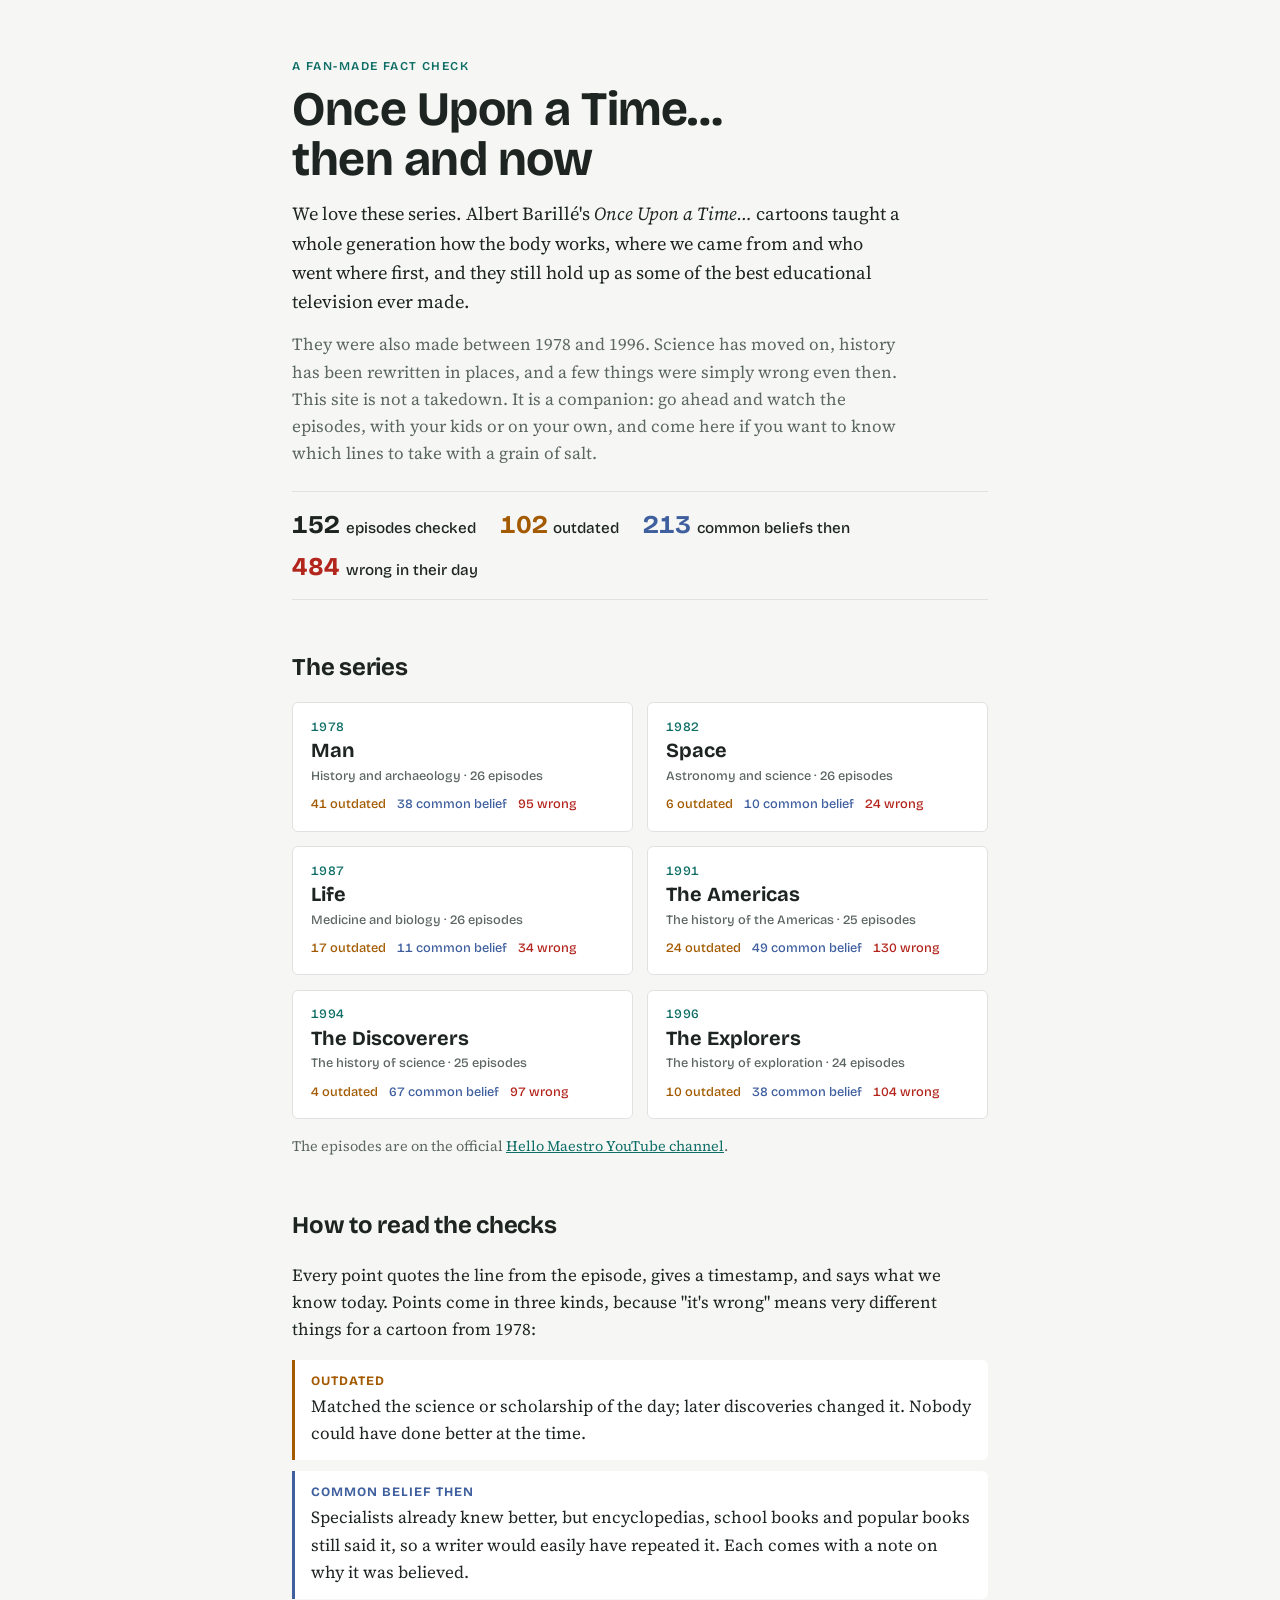
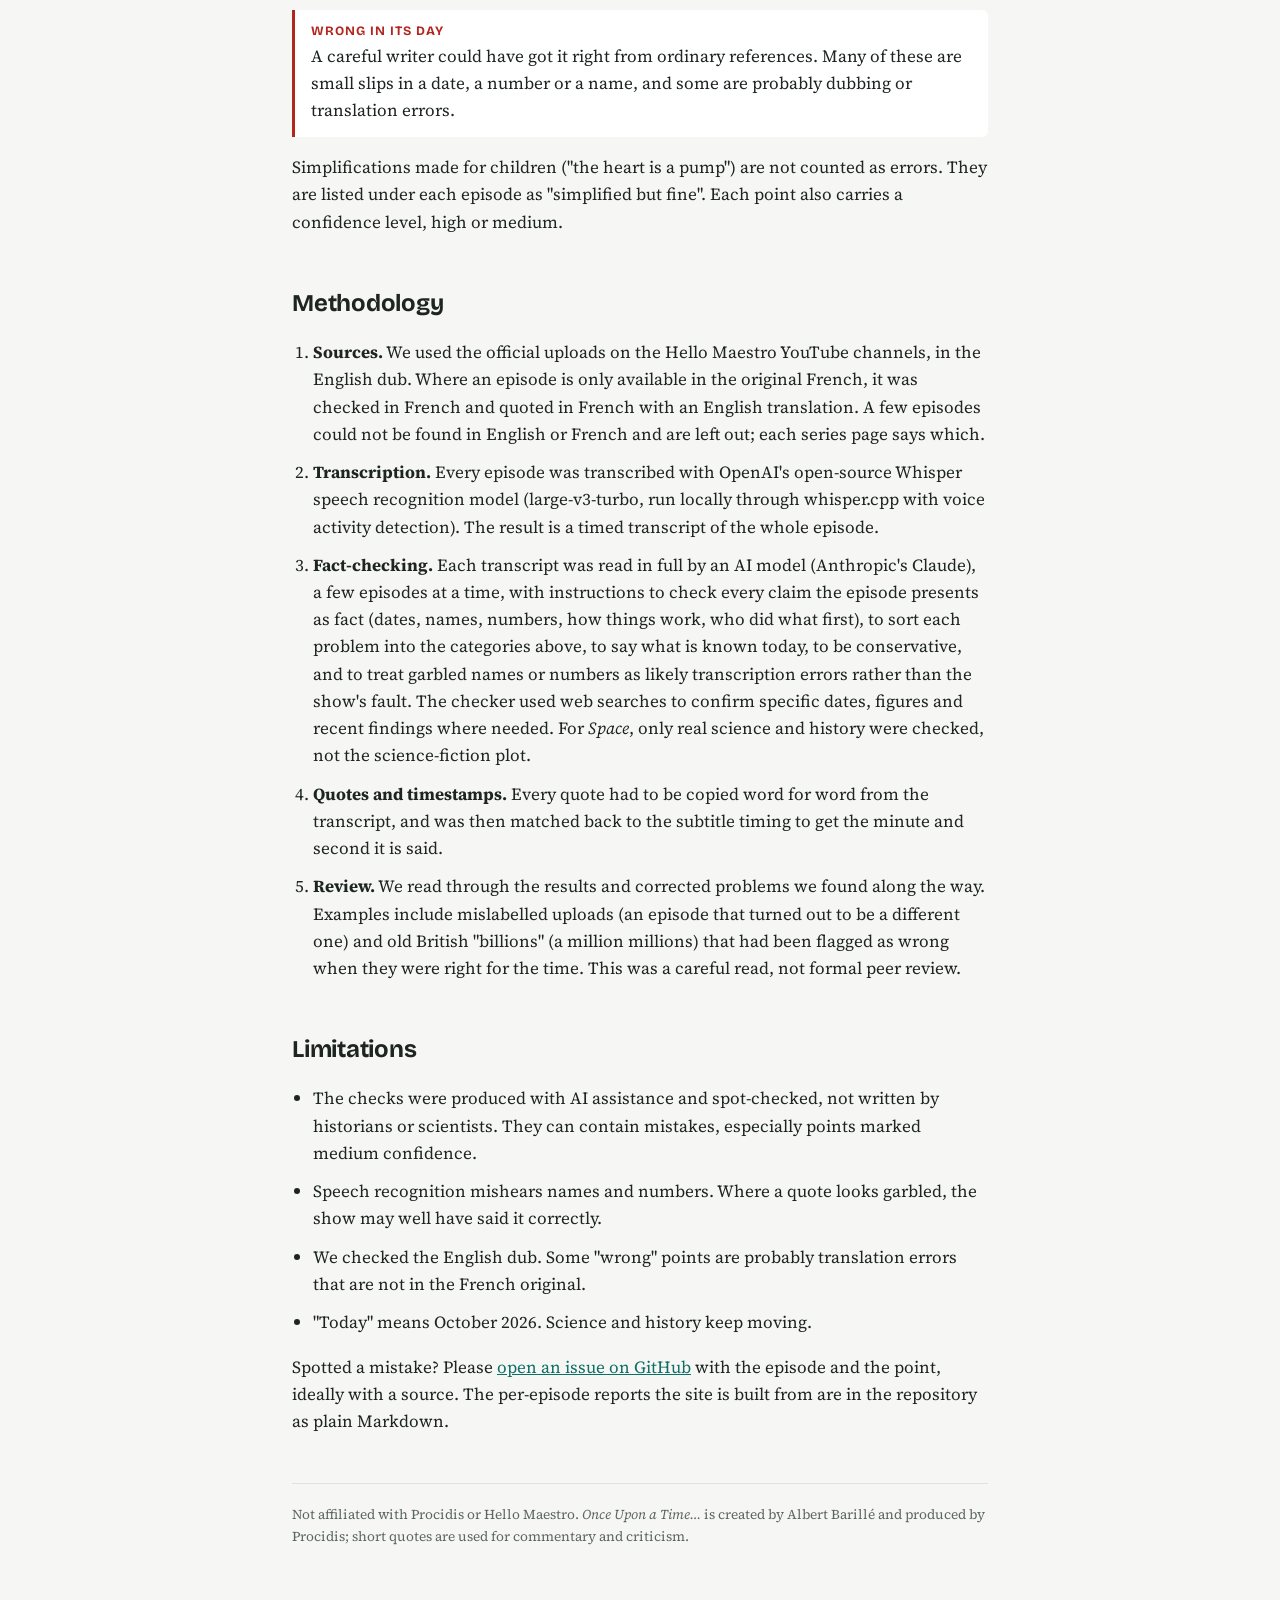
==== docs/index.html @ 642231e9 "Fact checks for six Once Upon a Time... series Co-Authored-By: Claude Opus 5.5 (1M context) <noreply" ====
<!doctype html>
<html lang="en"><meta charset="utf-8"><meta name="viewport" content="width=device-width, initial-scale=1">
<title>Once Upon a Time Fact Check</title>
<meta name="description" content="A fan-made, episode-by-episode fact check of six Once Upon a Time... series by Albert Barillé.">
<link rel="preconnect" href="https://fonts.googleapis.com"><link rel="preconnect" href="https://fonts.gstatic.com" crossorigin>
<link rel="stylesheet" href="https://fonts.googleapis.com/css2?family=Bricolage+Grotesque:opsz,wght@12..96,500;12..96,700&family=Source+Serif+4:ital,opsz,wght@0,8..60,400;0,8..60,600;1,8..60,400&display=swap">
<link rel="stylesheet" href="style.css">
<body>
<div class="wrap">
  <p class="kicker">A fan-made fact check</p>
  <h1>Once Upon a Time… then and now</h1>
  <p class="lede big">We love these series. Albert Barillé's <em>Once Upon a Time…</em> cartoons taught a whole generation how the body works, where we came from and who went where first, and they still hold up as some of the best educational television ever made.</p>
  <p class="lede">They were also made between 1978 and 1996. Science has moved on, history has been rewritten in places, and a few things were simply wrong even then. This site is not a takedown. It is a companion: go ahead and watch the episodes, with your kids or on your own, and come here if you want to know which lines to take with a grain of salt.</p>
  <div class="tally"><span><b>152</b>episodes checked</span><span class="o"><b>102</b>outdated</span><span class="c"><b>213</b>common beliefs then</span><span class="w"><b>484</b>wrong in their day</span></div>
  <h2 class="sec">The series</h2>
  <div class="cards"><a class="card" href="man.html">
  <span class="card-year">1978</span>
  <h3>Man</h3>
  <span class="card-topic">History and archaeology · 26 episodes</span>
  <span class="card-n"><span class="o">41 outdated</span><span class="c">38 common belief</span><span class="w">95 wrong</span></span>
</a><a class="card" href="space.html">
  <span class="card-year">1982</span>
  <h3>Space</h3>
  <span class="card-topic">Astronomy and science · 26 episodes</span>
  <span class="card-n"><span class="o">6 outdated</span><span class="c">10 common belief</span><span class="w">24 wrong</span></span>
</a><a class="card" href="life.html">
  <span class="card-year">1987</span>
  <h3>Life</h3>
  <span class="card-topic">Medicine and biology · 26 episodes</span>
  <span class="card-n"><span class="o">17 outdated</span><span class="c">11 common belief</span><span class="w">34 wrong</span></span>
</a><a class="card" href="americas.html">
  <span class="card-year">1991</span>
  <h3>The Americas</h3>
  <span class="card-topic">The history of the Americas · 25 episodes</span>
  <span class="card-n"><span class="o">24 outdated</span><span class="c">49 common belief</span><span class="w">130 wrong</span></span>
</a><a class="card" href="discoverers.html">
  <span class="card-year">1994</span>
  <h3>The Discoverers</h3>
  <span class="card-topic">The history of science · 25 episodes</span>
  <span class="card-n"><span class="o">4 outdated</span><span class="c">67 common belief</span><span class="w">97 wrong</span></span>
</a><a class="card" href="explorers.html">
  <span class="card-year">1996</span>
  <h3>The Explorers</h3>
  <span class="card-topic">The history of exploration · 24 episodes</span>
  <span class="card-n"><span class="o">10 outdated</span><span class="c">38 common belief</span><span class="w">104 wrong</span></span>
</a></div>
  <p class="key">The episodes are on the official <a href="https://www.youtube.com/user/onceuponatimechannel">Hello Maestro YouTube channel</a>.</p>

  <h2 class="sec">How to read the checks</h2>
  <p>Every point quotes the line from the episode, gives a timestamp, and says what we know today. Points come in three kinds, because "it's wrong" means very different things for a cartoon from 1978:</p>
  <dl class="kinds">
    <div class="outdated"><dt>Outdated</dt><dd>Matched the science or scholarship of the day; later discoveries changed it. Nobody could have done better at the time.</dd></div>
    <div class="common"><dt>Common belief then</dt><dd>Specialists already knew better, but encyclopedias, school books and popular books still said it, so a writer would easily have repeated it. Each comes with a note on why it was believed.</dd></div>
    <div class="wrong"><dt>Wrong in its day</dt><dd>A careful writer could have got it right from ordinary references. Many of these are small slips in a date, a number or a name, and some are probably dubbing or translation errors.</dd></div>
  </dl>
  <p>Simplifications made for children ("the heart is a pump") are not counted as errors. They are listed under each episode as "simplified but fine". Each point also carries a confidence level, high or medium.</p>

  <h2 class="sec" id="method">Methodology</h2>
  <ol class="steps">
    <li><strong>Sources.</strong> We used the official uploads on the Hello Maestro YouTube channels, in the English dub. Where an episode is only available in the original French, it was checked in French and quoted in French with an English translation. A few episodes could not be found in English or French and are left out; each series page says which.</li>
    <li><strong>Transcription.</strong> Every episode was transcribed with OpenAI's open-source Whisper speech recognition model (large-v3-turbo, run locally through whisper.cpp with voice activity detection). The result is a timed transcript of the whole episode.</li>
    <li><strong>Fact-checking.</strong> Each transcript was read in full by an AI model (Anthropic's Claude), a few episodes at a time, with instructions to check every claim the episode presents as fact (dates, names, numbers, how things work, who did what first), to sort each problem into the categories above, to say what is known today, to be conservative, and to treat garbled names or numbers as likely transcription errors rather than the show's fault. The checker used web searches to confirm specific dates, figures and recent findings where needed. For <em>Space</em>, only real science and history were checked, not the science-fiction plot.</li>
    <li><strong>Quotes and timestamps.</strong> Every quote had to be copied word for word from the transcript, and was then matched back to the subtitle timing to get the minute and second it is said.</li>
    <li><strong>Review.</strong> We read through the results and corrected problems we found along the way. Examples include mislabelled uploads (an episode that turned out to be a different one) and old British "billions" (a million millions) that had been flagged as wrong when they were right for the time. This was a careful read, not formal peer review.</li>
  </ol>

  <h2 class="sec">Limitations</h2>
  <ul class="limits">
    <li>The checks were produced with AI assistance and spot-checked, not written by historians or scientists. They can contain mistakes, especially points marked medium confidence.</li>
    <li>Speech recognition mishears names and numbers. Where a quote looks garbled, the show may well have said it correctly.</li>
    <li>We checked the English dub. Some "wrong" points are probably translation errors that are not in the French original.</li>
    <li>"Today" means October 2026. Science and history keep moving.</li>
  </ul>
  <p>Spotted a mistake? Please <a href="https://github.com/shivan2418/once-upon-a-time-fact-check/issues">open an issue on GitHub</a> with the episode and the point, ideally with a source. The per-episode reports the site is built from are in the repository as plain Markdown.</p>
  <footer>Not affiliated with Procidis or Hello Maestro. <em>Once Upon a Time…</em> is created by Albert Barillé and produced by Procidis; short quotes are used for commentary and criticism.</footer>
</div>
---- docs/style.css ----
:root {
  --bg: #f6f7f5; --surface: #ffffff; --fg: #1d2421; --muted: #5d6762; --line: #dfe3e0;
  --accent: #0f6e66; --outdated: #a35a00; --outdated-bg: #fbf1e3; --wrong: #b3261e; --wrong-bg: #fbeceb; --common: #3f5f9e; --common-bg: #ebeff8;
  --display: "Bricolage Grotesque", "Avenir Next", "Segoe UI", sans-serif;
  --body: "Source Serif 4", Georgia, "Times New Roman", serif;
  --mono: "Bricolage Grotesque", "Avenir Next", sans-serif;
}
@media (prefers-color-scheme: dark) { :root:not([data-theme="light"]) {
  --bg: #121715; --surface: #1a201e; --fg: #e5ebe8; --muted: #9aa6a0; --line: #2c3532;
  --accent: #5cc4b8; --outdated: #f0a948; --outdated-bg: #2a2114; --wrong: #f27d72; --wrong-bg: #2c1817; --common: #94afe6; --common-bg: #1b2233; color-scheme: dark } }
:root[data-theme="dark"] {
  --bg: #121715; --surface: #1a201e; --fg: #e5ebe8; --muted: #9aa6a0; --line: #2c3532;
  --accent: #5cc4b8; --outdated: #f0a948; --outdated-bg: #2a2114; --wrong: #f27d72; --wrong-bg: #2c1817; --common: #94afe6; --common-bg: #1b2233; color-scheme: dark }
* { box-sizing: border-box }
body { background: var(--bg); color: var(--fg); font: 17px/1.6 var(--body); margin: 0 }
.wrap { max-width: 46rem; margin: 0 auto; padding-inline: 1.25rem; padding-block: 3rem 5rem }
h1, h2 { font-family: var(--display); text-wrap: balance; margin: 0; letter-spacing: -0.01em }
.kicker { font: 600 .75rem/1 var(--display); letter-spacing: .12em; text-transform: uppercase; color: var(--accent) }
h1 { font-size: clamp(2rem, 6vw, 3rem); line-height: 1.05; margin-block: .6rem .9rem }
.lede { color: var(--muted); max-width: 38rem; margin: 0 }
.tally { display: flex; flex-wrap: wrap; gap: .5rem 1.5rem; margin-block: 1.5rem 0; padding-block: 1rem; border-block: 1px solid var(--line);
  font: 500 .95rem/1.3 var(--display); font-variant-numeric: tabular-nums }
.tally b { font-size: 1.6rem; margin-right: .35rem }
.tally .o b { color: var(--outdated) } .tally .c b { color: var(--common) } .tally .w b { color: var(--wrong) }
.key { font-size: .9rem; color: var(--muted); margin-block: 1rem 0 }
.key strong { color: var(--fg) }
.filters { display: flex; flex-wrap: wrap; gap: .5rem; margin-block: 1.5rem 0 }
.filters button { font: 500 .85rem/1 var(--display); padding: .55rem .9rem; border-radius: 99px; border: 1px solid var(--line);
  background: var(--surface); color: var(--fg); cursor: pointer }
.filters button[aria-pressed="true"] { background: var(--fg); color: var(--bg); border-color: var(--fg) }
.filters button:focus-visible, .index a:focus-visible, summary:focus-visible { outline: 2px solid var(--accent); outline-offset: 2px }
nav.index { display: grid; grid-template-columns: repeat(auto-fill, minmax(13rem, 1fr)); gap: 1px; margin-block: 1.5rem 3rem;
  background: var(--line); border: 1px solid var(--line); border-radius: 6px; overflow: hidden }
.index a { display: flex; gap: .6rem; align-items: baseline; padding: .55rem .75rem; background: var(--surface); color: var(--muted);
  text-decoration: none; font: 500 .85rem/1.3 var(--display); min-width: 0 }
.index a.has { color: var(--fg) }
.index b { font-family: var(--mono); font-size: .75rem; color: var(--muted); min-width: 1.4rem; font-variant-numeric: tabular-nums }
.index i { margin-left: auto; font-style: normal; font-family: var(--mono); font-size: .75rem; color: var(--wrong) }
.index a:hover { background: var(--bg) }
.ep { padding-block: 2.25rem; border-top: 1px solid var(--line); scroll-margin-top: 1rem }
.ep-head { display: flex; flex-wrap: wrap; align-items: baseline; gap: .25rem 1rem }
.ep-no { flex-basis: 100%; font: 500 .8rem/1 var(--mono); color: var(--accent); letter-spacing: .04em }
.ep h2 { font-size: 1.6rem; line-height: 1.15 }
.ep-count { margin-left: auto; font: 500 .8rem/1 var(--display); color: var(--muted) }
.summary { color: var(--muted); margin-block: .75rem 1.25rem }
.claims { list-style: none; padding: 0; margin: 0; display: grid; gap: .9rem }
.claim { background: var(--surface); border: 1px solid var(--line); border-radius: 6px; padding: 1rem 1.1rem; min-width: 0 }
.claim-meta { display: flex; flex-wrap: wrap; gap: .4rem .9rem; align-items: center; font: 500 .78rem/1.2 var(--display) }
.tag { padding: .3rem .55rem; border-radius: 3px; letter-spacing: .06em; text-transform: uppercase; font-size: .7rem }
.outdated .tag { color: var(--outdated); background: var(--outdated-bg) }
.wrong .tag { color: var(--wrong); background: var(--wrong-bg) }
.common .tag { color: var(--common); background: var(--common-bg) }
.why { margin: .45rem 0 0; font-size: .92rem; color: var(--muted) }
.where { font-family: var(--mono); color: var(--fg); font-variant-numeric: tabular-nums }
.ts.none { color: var(--muted) }
.conf { color: var(--muted); margin-left: auto }
blockquote { margin: .75rem 0 .6rem; padding-left: .9rem; border-left: 3px solid var(--line); font-style: italic; font-size: 1.05rem }
.outdated blockquote { border-color: var(--outdated) } .common blockquote { border-color: var(--common) } .wrong blockquote { border-color: var(--wrong) }
.today { margin: 0; font-size: .97rem }
.lbl { font: 600 .7rem/1 var(--display); letter-spacing: .1em; text-transform: uppercase; color: var(--accent); margin-right: .6rem }
.clean { font-style: italic; color: var(--muted); margin: 0 }
details.fine { margin-top: 1rem; font-size: .92rem; color: var(--muted) }
details.fine summary { cursor: pointer; font: 500 .85rem/1.4 var(--display); color: var(--fg) }
details.fine ul { padding-left: 1.2rem; margin-block: .6rem 0; display: grid; gap: .35rem }
footer { margin-top: 3rem; padding-top: 1.25rem; border-top: 1px solid var(--line); font-size: .85rem; color: var(--muted) }
body[data-only] .claim { display: none }
body[data-only="outdated"] .claim.outdated, body[data-only="common"] .claim.common, body[data-only="wrong"] .claim.wrong { display: block }
@media (max-width: 30rem) { body { font-size: 16px } .conf { margin-left: 0 } }
a { color: var(--accent) }
.back { display: inline-block; margin-bottom: 1.5rem; font: 500 .85rem/1 var(--display); text-decoration: none }
.missing { font-style: italic }
.lede.big { font-size: 1.15rem; color: var(--fg); margin-bottom: .9rem }
h2.sec { font-size: 1.5rem; margin-block: 3rem 1rem; scroll-margin-top: 1rem }
.cards { display: grid; grid-template-columns: repeat(auto-fill, minmax(14rem, 1fr)); gap: .9rem }
.card { display: flex; flex-direction: column; gap: .35rem; padding: 1.1rem; background: var(--surface); border: 1px solid var(--line); border-radius: 6px; color: var(--fg); text-decoration: none; min-width: 0 }
.card:hover { border-color: var(--accent) }
.card:focus-visible { outline: 2px solid var(--accent); outline-offset: 2px }
.card h3 { margin: 0; font: 700 1.25rem/1.15 var(--display); text-wrap: balance }
.card-year { font: 500 .8rem/1 var(--display); color: var(--accent); letter-spacing: .04em; font-variant-numeric: tabular-nums }
.card-topic { font: 500 .8rem/1.3 var(--display); color: var(--muted) }
.card-n { display: flex; flex-wrap: wrap; gap: .2rem .7rem; margin-top: .4rem; font: 500 .8rem/1.3 var(--display); font-variant-numeric: tabular-nums }
.card-n .o { color: var(--outdated) } .card-n .c { color: var(--common) } .card-n .w { color: var(--wrong) }
.kinds { display: grid; gap: .7rem; margin: 1rem 0 }
.kinds > div { padding: .8rem 1rem; border-left: 3px solid var(--line); background: var(--surface); border-radius: 0 6px 6px 0 }
.kinds .outdated { border-color: var(--outdated) } .kinds .common { border-color: var(--common) } .kinds .wrong { border-color: var(--wrong) }
.kinds dt { font: 700 .8rem/1.2 var(--display); letter-spacing: .08em; text-transform: uppercase }
.kinds .outdated dt { color: var(--outdated) } .kinds .common dt { color: var(--common) } .kinds .wrong dt { color: var(--wrong) }
.kinds dd { margin: .3rem 0 0 }
.steps, .limits { padding-left: 1.3rem; display: grid; gap: .7rem }
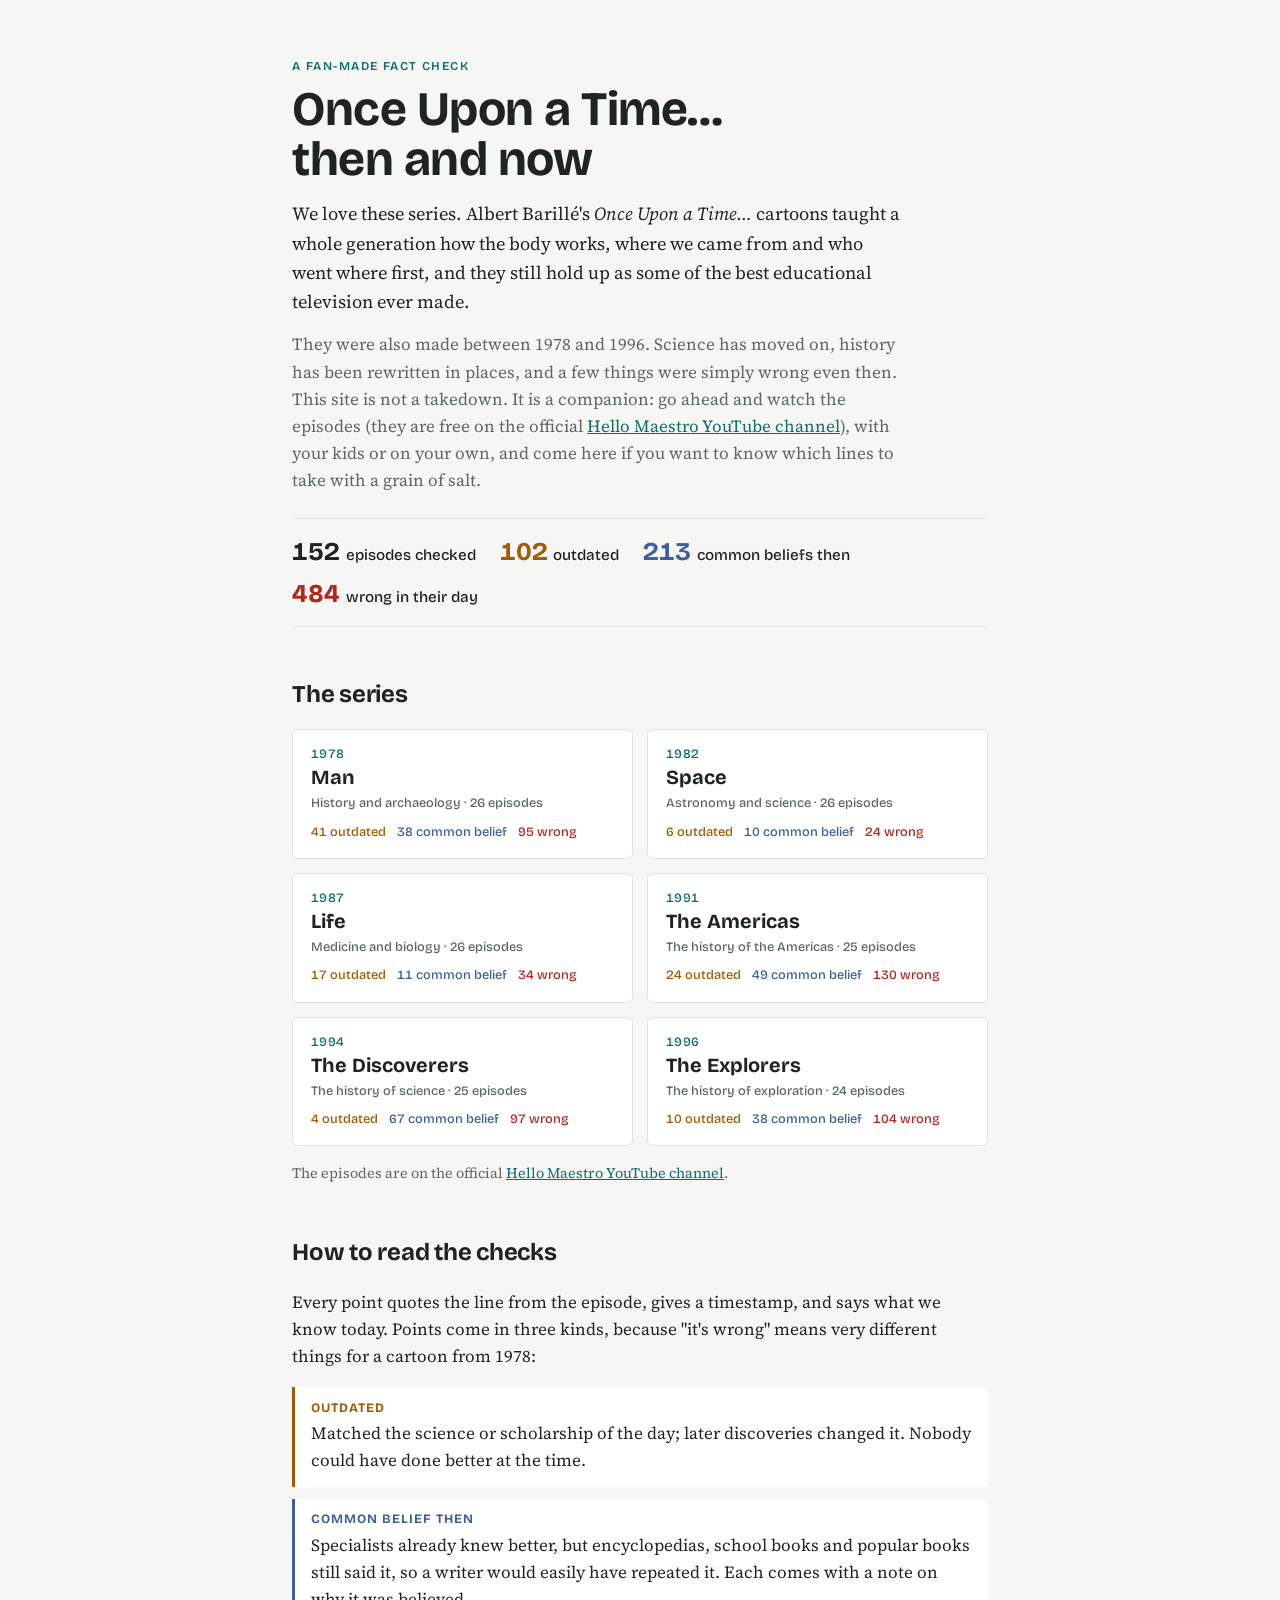
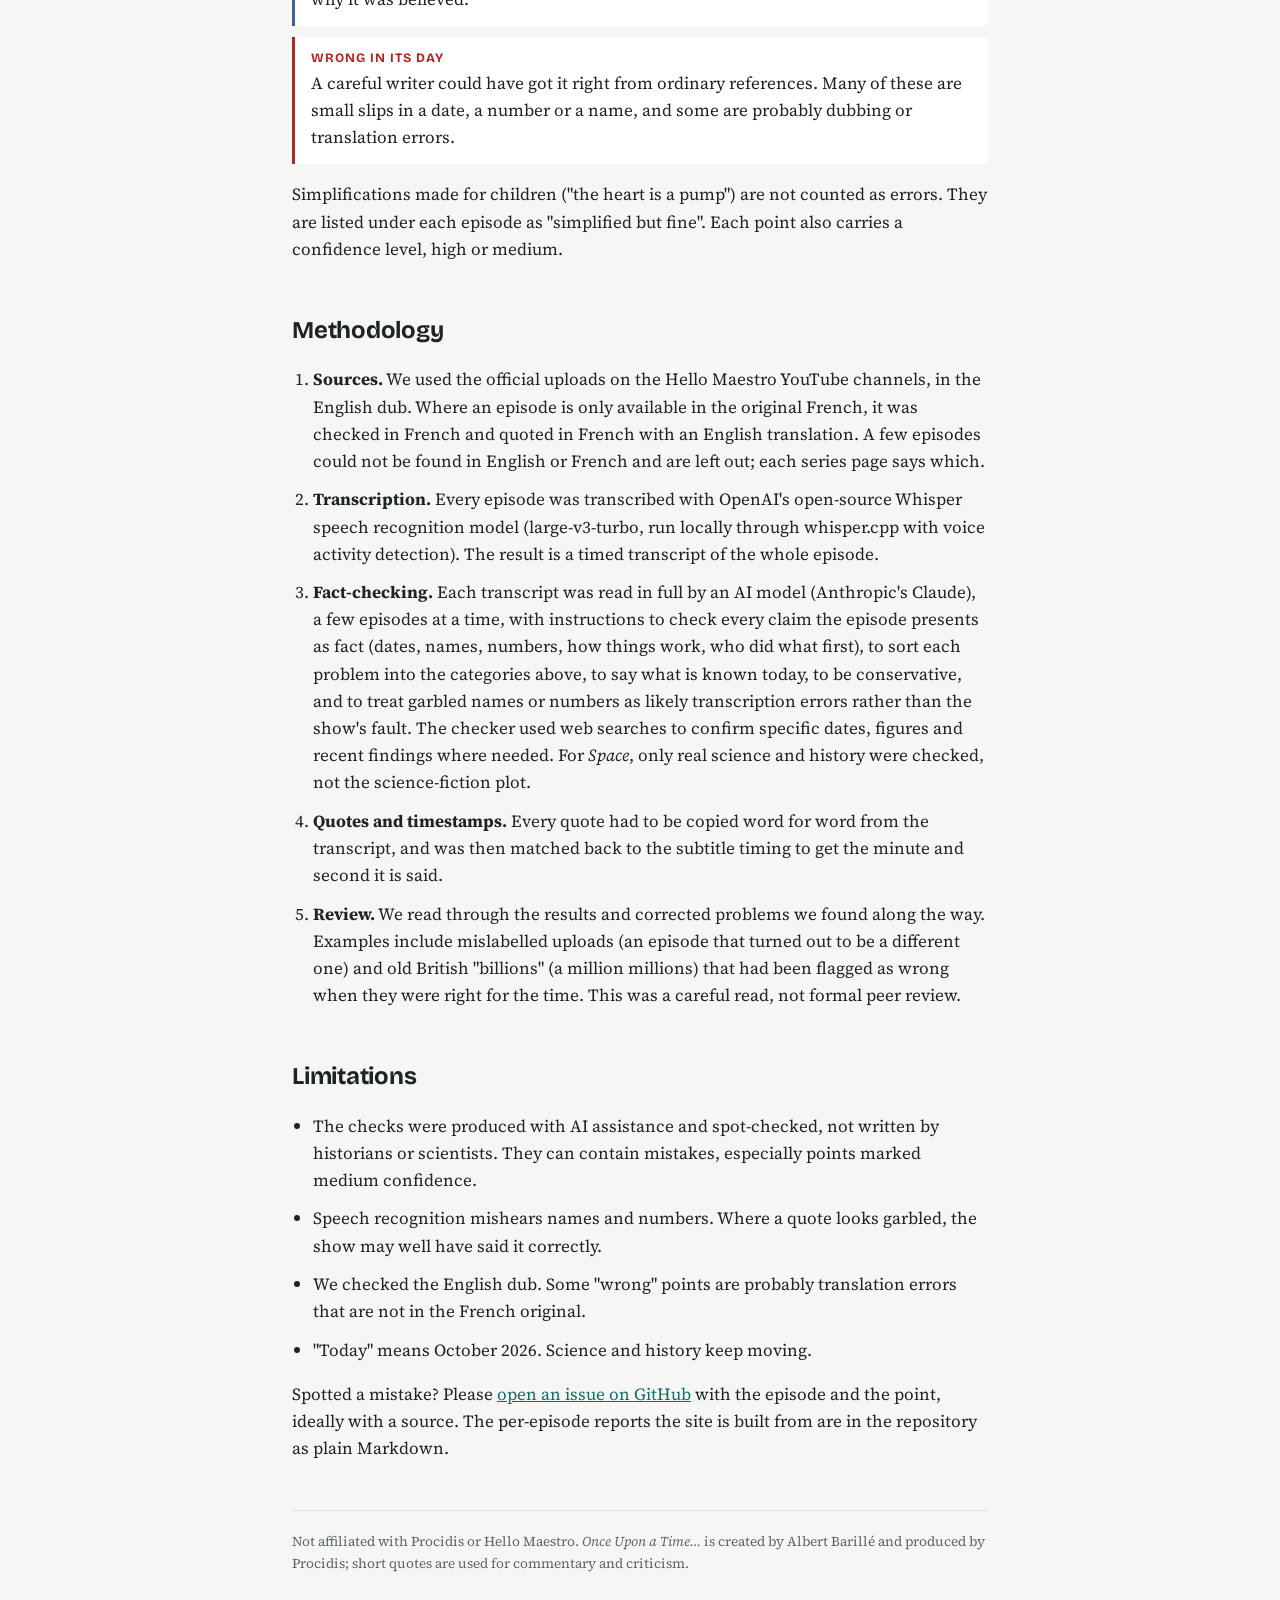
==== commit a55814ee: "Link to the Hello Maestro YouTube channel Co-Authored-By: Claude Opus 5.5 (1M context) <noreply@anth" ====
--- a/docs/index.html
+++ b/docs/index.html
@@ -10,7 +10,7 @@
   <p class="kicker">A fan-made fact check</p>
   <h1>Once Upon a Time… then and now</h1>
   <p class="lede big">We love these series. Albert Barillé's <em>Once Upon a Time…</em> cartoons taught a whole generation how the body works, where we came from and who went where first, and they still hold up as some of the best educational television ever made.</p>
-  <p class="lede">They were also made between 1978 and 1996. Science has moved on, history has been rewritten in places, and a few things were simply wrong even then. This site is not a takedown. It is a companion: go ahead and watch the episodes, with your kids or on your own, and come here if you want to know which lines to take with a grain of salt.</p>
+  <p class="lede">They were also made between 1978 and 1996. Science has moved on, history has been rewritten in places, and a few things were simply wrong even then. This site is not a takedown. It is a companion: go ahead and watch the episodes (they are free on the official <a href="https://www.youtube.com/@onceuponatimechannel">Hello Maestro YouTube channel</a>), with your kids or on your own, and come here if you want to know which lines to take with a grain of salt.</p>
   <div class="tally"><span><b>152</b>episodes checked</span><span class="o"><b>102</b>outdated</span><span class="c"><b>213</b>common beliefs then</span><span class="w"><b>484</b>wrong in their day</span></div>
   <h2 class="sec">The series</h2>
   <div class="cards"><a class="card" href="man.html">
@@ -44,7 +44,7 @@
   <span class="card-topic">The history of exploration · 24 episodes</span>
   <span class="card-n"><span class="o">10 outdated</span><span class="c">38 common belief</span><span class="w">104 wrong</span></span>
 </a></div>
-  <p class="key">The episodes are on the official <a href="https://www.youtube.com/user/onceuponatimechannel">Hello Maestro YouTube channel</a>.</p>
+  <p class="key">The episodes are on the official <a href="https://www.youtube.com/@onceuponatimechannel">Hello Maestro YouTube channel</a>.</p>
 
   <h2 class="sec">How to read the checks</h2>
   <p>Every point quotes the line from the episode, gives a timestamp, and says what we know today. Points come in three kinds, because "it's wrong" means very different things for a cartoon from 1978:</p>
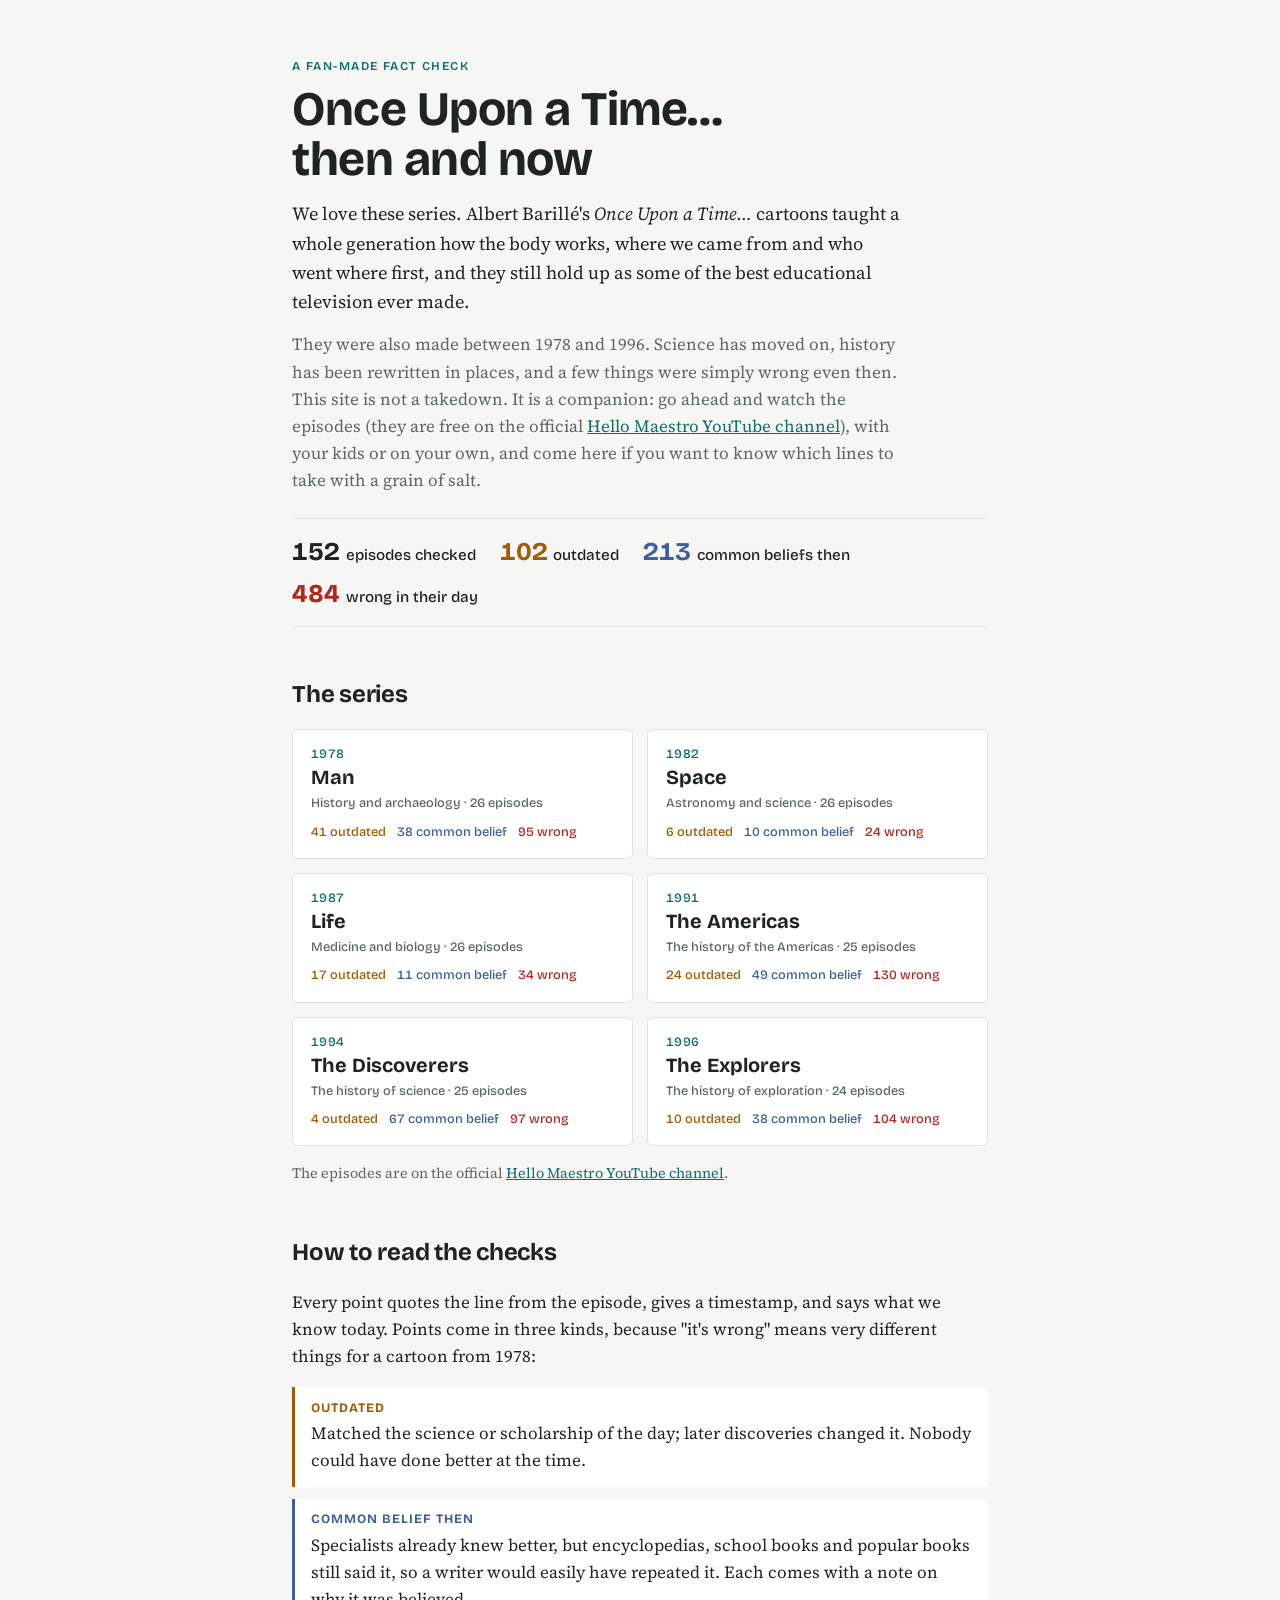
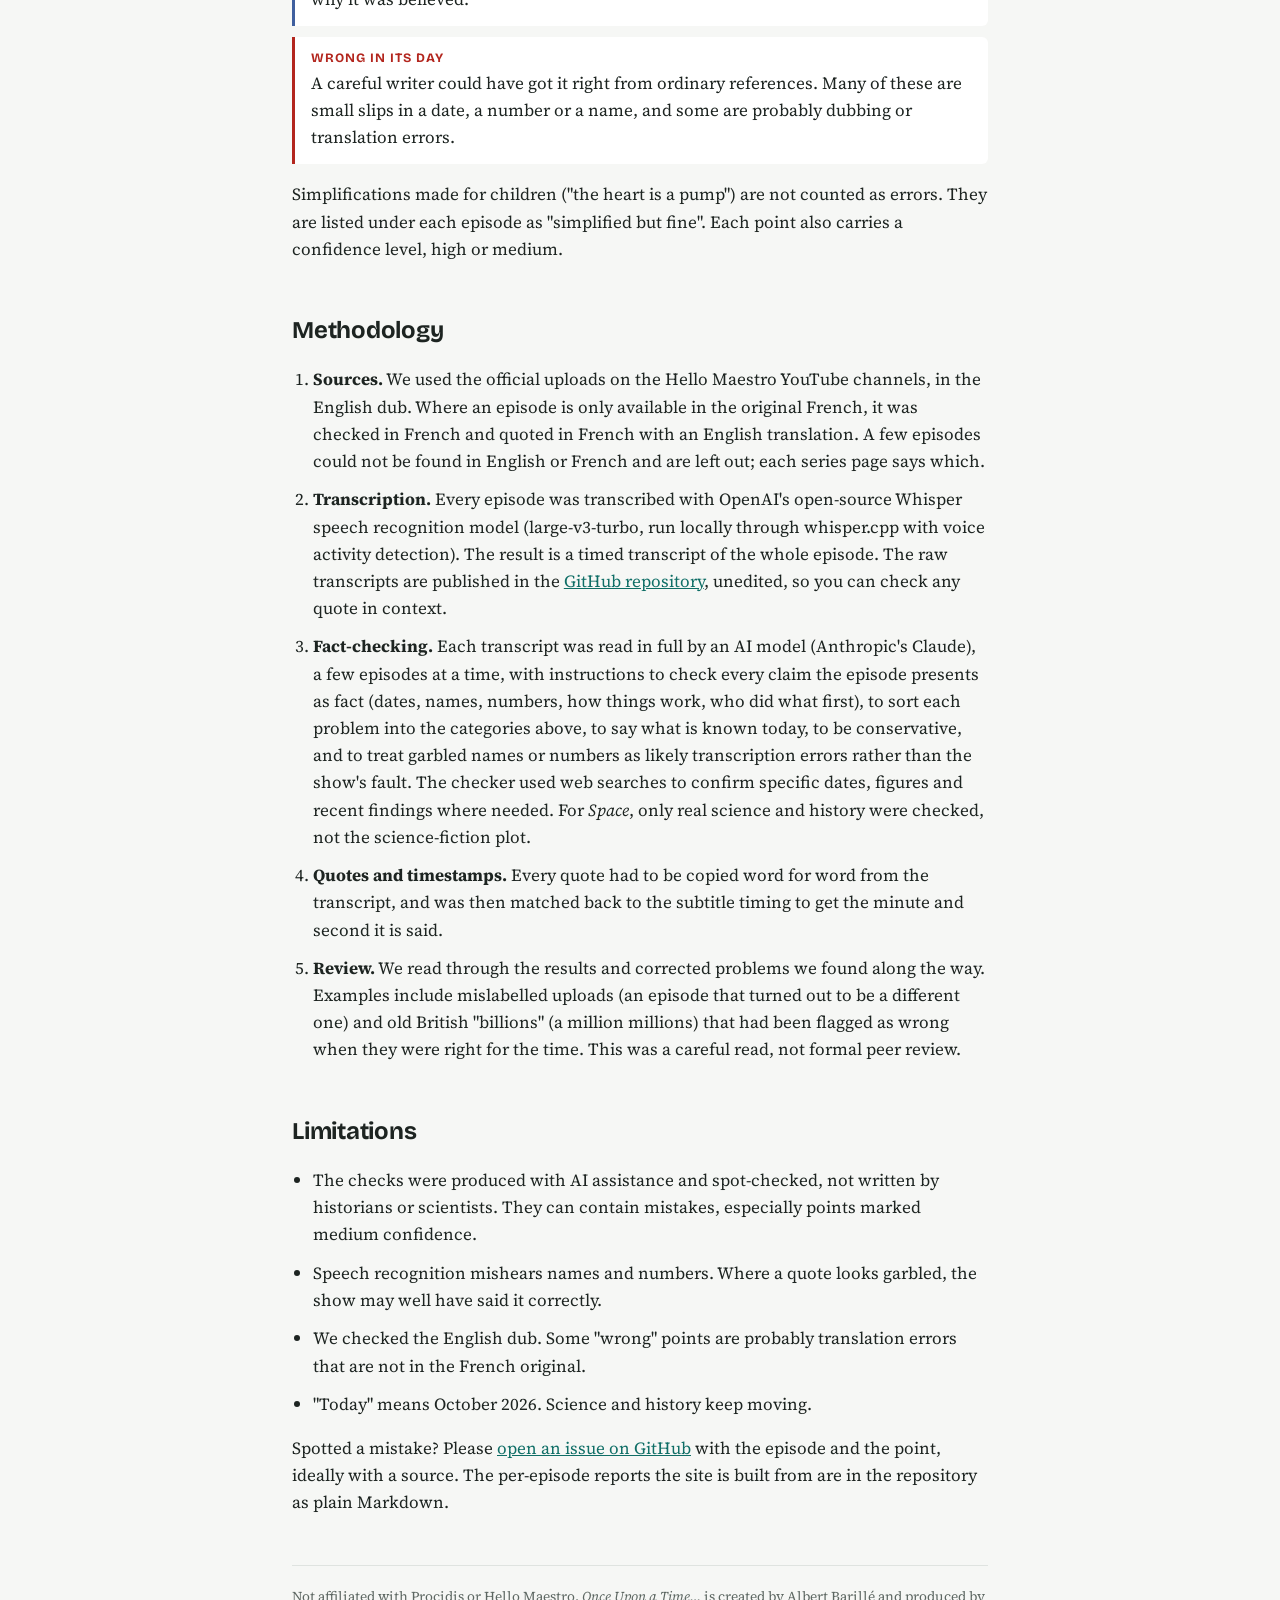
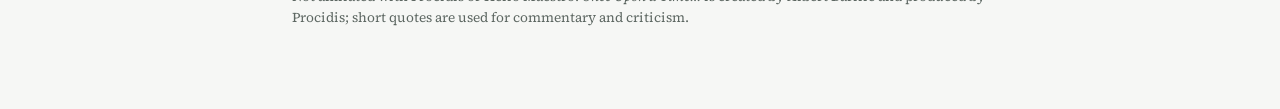
==== commit fe999055: "Add the raw Whisper transcripts Co-Authored-By: Claude Opus 5.5 (1M context) <noreply@anthropic.com>" ====
--- a/docs/index.html
+++ b/docs/index.html
@@ -58,7 +58,7 @@
   <h2 class="sec" id="method">Methodology</h2>
   <ol class="steps">
     <li><strong>Sources.</strong> We used the official uploads on the Hello Maestro YouTube channels, in the English dub. Where an episode is only available in the original French, it was checked in French and quoted in French with an English translation. A few episodes could not be found in English or French and are left out; each series page says which.</li>
-    <li><strong>Transcription.</strong> Every episode was transcribed with OpenAI's open-source Whisper speech recognition model (large-v3-turbo, run locally through whisper.cpp with voice activity detection). The result is a timed transcript of the whole episode.</li>
+    <li><strong>Transcription.</strong> Every episode was transcribed with OpenAI's open-source Whisper speech recognition model (large-v3-turbo, run locally through whisper.cpp with voice activity detection). The result is a timed transcript of the whole episode. The raw transcripts are published in the <a href="https://github.com/shivan2418/once-upon-a-time-fact-check/tree/main/transcripts">GitHub repository</a>, unedited, so you can check any quote in context.</li>
     <li><strong>Fact-checking.</strong> Each transcript was read in full by an AI model (Anthropic's Claude), a few episodes at a time, with instructions to check every claim the episode presents as fact (dates, names, numbers, how things work, who did what first), to sort each problem into the categories above, to say what is known today, to be conservative, and to treat garbled names or numbers as likely transcription errors rather than the show's fault. The checker used web searches to confirm specific dates, figures and recent findings where needed. For <em>Space</em>, only real science and history were checked, not the science-fiction plot.</li>
     <li><strong>Quotes and timestamps.</strong> Every quote had to be copied word for word from the transcript, and was then matched back to the subtitle timing to get the minute and second it is said.</li>
     <li><strong>Review.</strong> We read through the results and corrected problems we found along the way. Examples include mislabelled uploads (an episode that turned out to be a different one) and old British "billions" (a million millions) that had been flagged as wrong when they were right for the time. This was a careful read, not formal peer review.</li>
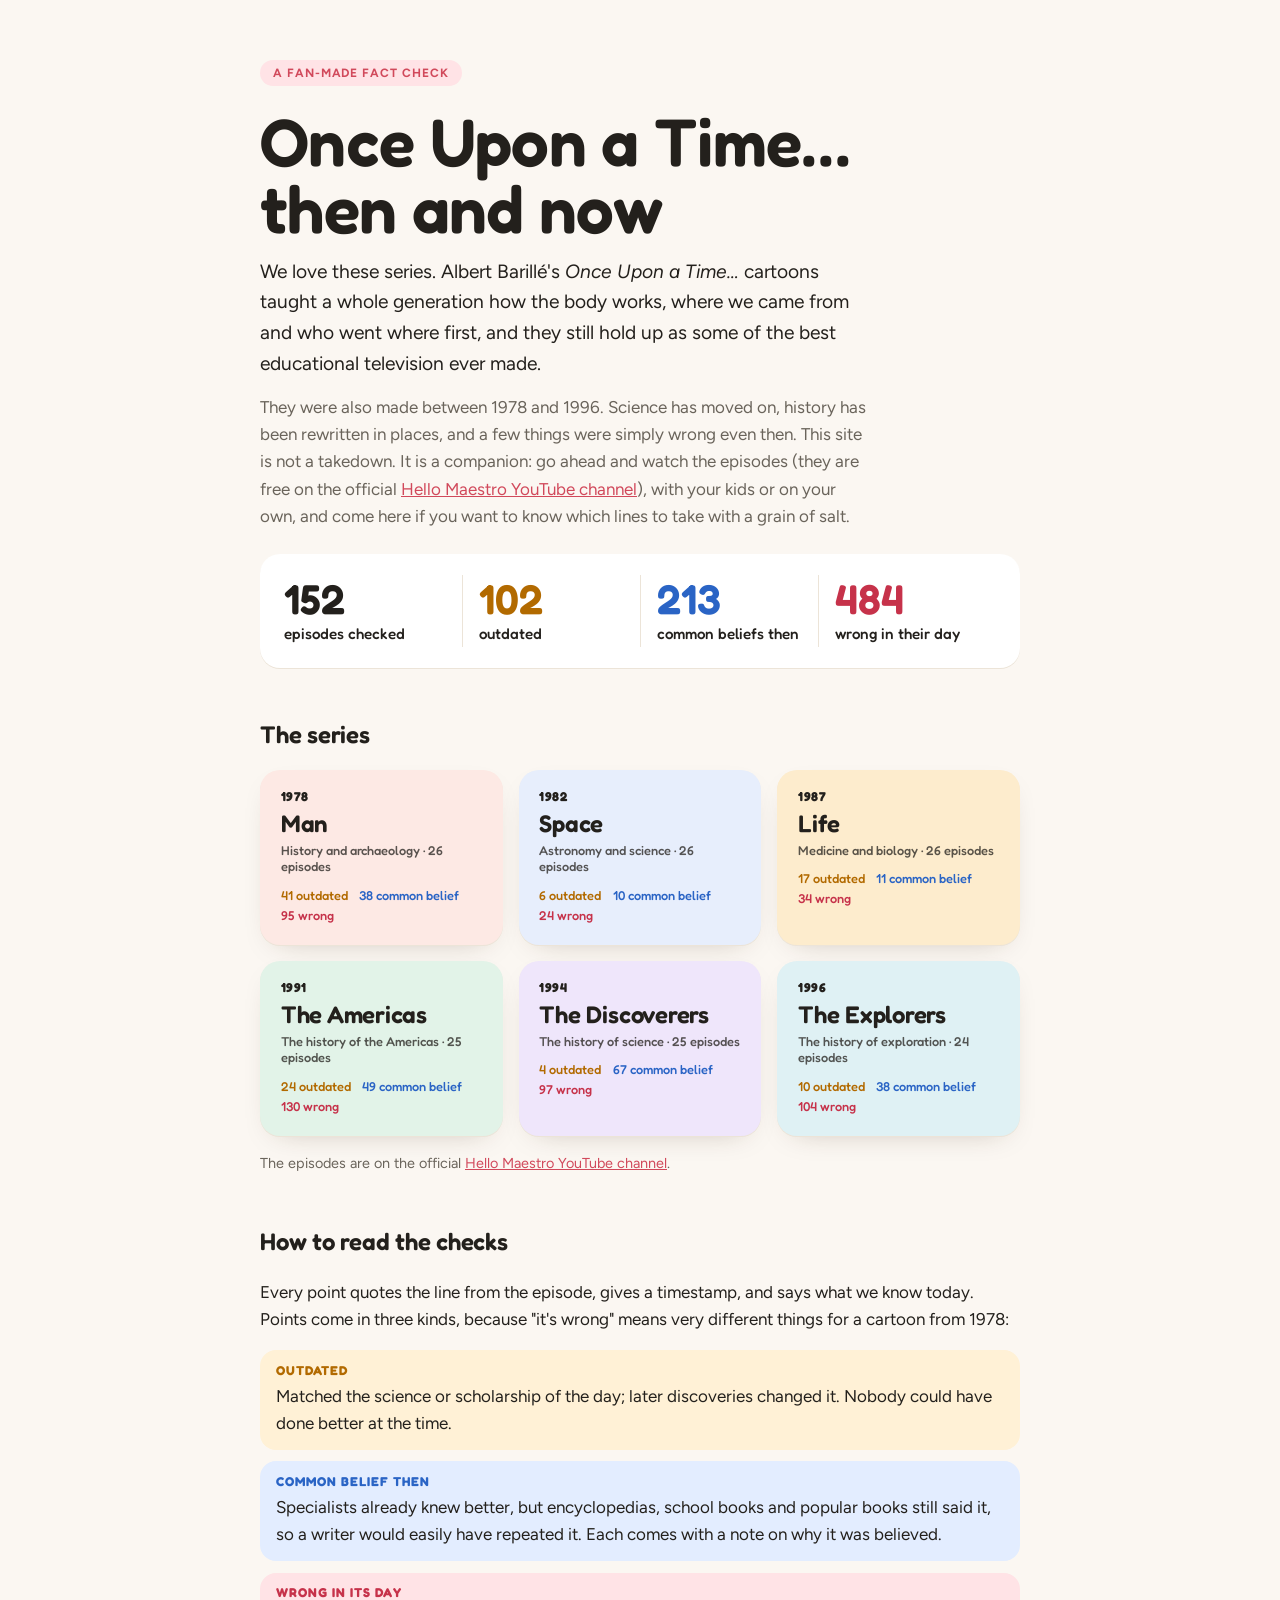
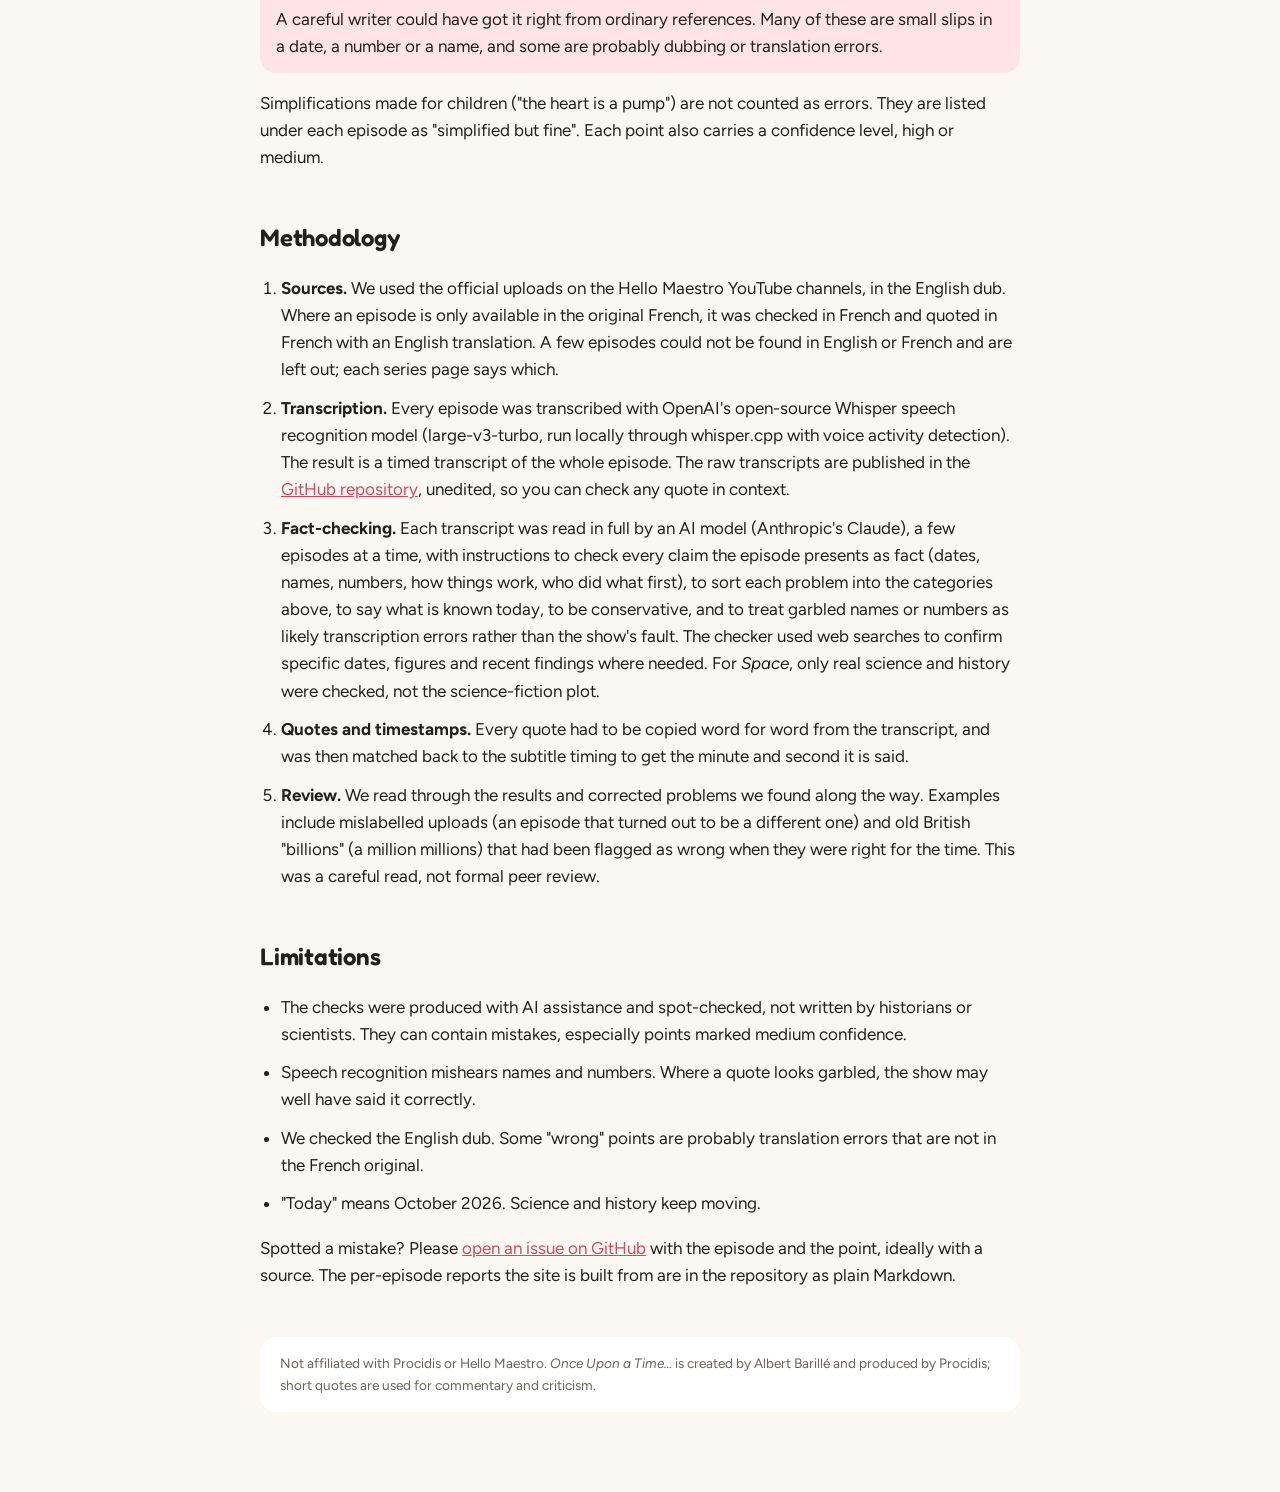
==== commit bf127c83: "New look: friendly science-museum style with dark mode Co-Authored-By: Claude Opus 5.5 (1M context) " ====
--- a/docs/index.html
+++ b/docs/index.html
@@ -3,7 +3,7 @@
 <title>Once Upon a Time Fact Check</title>
 <meta name="description" content="A fan-made, episode-by-episode fact check of six Once Upon a Time... series by Albert Barillé.">
 <link rel="preconnect" href="https://fonts.googleapis.com"><link rel="preconnect" href="https://fonts.gstatic.com" crossorigin>
-<link rel="stylesheet" href="https://fonts.googleapis.com/css2?family=Bricolage+Grotesque:opsz,wght@12..96,500;12..96,700&family=Source+Serif+4:ital,opsz,wght@0,8..60,400;0,8..60,600;1,8..60,400&display=swap">
+<link rel="stylesheet" href="https://fonts.googleapis.com/css2?family=Fredoka:wght@500;600&family=Figtree:ital,wght@0,400;0,600;0,700;1,400&display=swap">
 <link rel="stylesheet" href="style.css">
 <body>
 <div class="wrap">
--- a/docs/style.css
+++ b/docs/style.css
@@ -1,16 +1,12 @@
-:root {
-  --bg: #f6f7f5; --surface: #ffffff; --fg: #1d2421; --muted: #5d6762; --line: #dfe3e0;
-  --accent: #0f6e66; --outdated: #a35a00; --outdated-bg: #fbf1e3; --wrong: #b3261e; --wrong-bg: #fbeceb; --common: #3f5f9e; --common-bg: #ebeff8;
-  --display: "Bricolage Grotesque", "Avenir Next", "Segoe UI", sans-serif;
-  --body: "Source Serif 4", Georgia, "Times New Roman", serif;
-  --mono: "Bricolage Grotesque", "Avenir Next", sans-serif;
-}
-@media (prefers-color-scheme: dark) { :root:not([data-theme="light"]) {
-  --bg: #121715; --surface: #1a201e; --fg: #e5ebe8; --muted: #9aa6a0; --line: #2c3532;
-  --accent: #5cc4b8; --outdated: #f0a948; --outdated-bg: #2a2114; --wrong: #f27d72; --wrong-bg: #2c1817; --common: #94afe6; --common-bg: #1b2233; color-scheme: dark } }
-:root[data-theme="dark"] {
-  --bg: #121715; --surface: #1a201e; --fg: #e5ebe8; --muted: #9aa6a0; --line: #2c3532;
-  --accent: #5cc4b8; --outdated: #f0a948; --outdated-bg: #2a2114; --wrong: #f27d72; --wrong-bg: #2c1817; --common: #94afe6; --common-bg: #1b2233; color-scheme: dark }
+/* Once Upon a Time fact check: friendly science-museum style. Tokens first, then layout, then the look. */
+:root { --bg: #fbf7f2; --surface: #ffffff; --fg: #23201c; --muted: #6a645b; --line: #ece4d8;
+  --accent: #d1495b; --outdated: #b26a00; --outdated-bg: #fff1d6; --wrong: #c6324a; --wrong-bg: #ffe3e6; --common: #2a64c5; --common-bg: #e3edff;
+  --p1: #fde9e4; --p2: #e7eefc; --p3: #fdeccd; --p4: #e2f3e8; --p5: #efe6fb; --p6: #dff1f4; --shadow: rgba(60,40,20,.35);
+  --display: "Fredoka", "Trebuchet MS", sans-serif; --body: "Figtree", system-ui, sans-serif; --mono: "Figtree", system-ui, sans-serif }
+@media (prefers-color-scheme: dark) { :root:not([data-theme="light"]) { --bg: #181614; --surface: #221f1c; --fg: #f3eee6; --muted: #aaa298; --line: #35302a;
+  --accent: #ff7b8b; --outdated: #f4b555; --outdated-bg: #3a2a10; --wrong: #ff7b8b; --wrong-bg: #3d1a20; --common: #8fb4ff; --common-bg: #19263f; --p1: #3a2522; --p2: #222b40; --p3: #3a2e18; --p4: #1f3328; --p5: #2e2540; --p6: #1c3236; --shadow: rgba(0,0,0,.6); color-scheme: dark } }
+:root[data-theme="dark"] { --bg: #181614; --surface: #221f1c; --fg: #f3eee6; --muted: #aaa298; --line: #35302a;
+  --accent: #ff7b8b; --outdated: #f4b555; --outdated-bg: #3a2a10; --wrong: #ff7b8b; --wrong-bg: #3d1a20; --common: #8fb4ff; --common-bg: #19263f; --p1: #3a2522; --p2: #222b40; --p3: #3a2e18; --p4: #1f3328; --p5: #2e2540; --p6: #1c3236; --shadow: rgba(0,0,0,.6); color-scheme: dark }
 * { box-sizing: border-box }
 body { background: var(--bg); color: var(--fg); font: 17px/1.6 var(--body); margin: 0 }
 .wrap { max-width: 46rem; margin: 0 auto; padding-inline: 1.25rem; padding-block: 3rem 5rem }
@@ -87,3 +83,41 @@
 .kinds .outdated dt { color: var(--outdated) } .kinds .common dt { color: var(--common) } .kinds .wrong dt { color: var(--wrong) }
 .kinds dd { margin: .3rem 0 0 }
 .steps, .limits { padding-left: 1.3rem; display: grid; gap: .7rem }
+.claim { display: grid; grid-template-columns: 8.5rem minmax(0, 1fr); column-gap: 1.5rem; row-gap: .5rem }
+.claim-meta { grid-row: 1 / span 4; flex-direction: column; align-items: flex-start; gap: .45rem }
+.claim > :not(.claim-meta) { grid-column: 2 }
+.claim blockquote { margin: 0 }
+.conf { margin-left: 0 }
+.tally { display: grid; grid-template-columns: repeat(4, minmax(0, 1fr)); gap: 0 }
+.tally > span { display: flex; flex-direction: column; gap: .3rem; padding: .2rem 1rem; border-left: 1px solid var(--line) }
+.tally > span:first-child { border-left: 0; padding-left: 0 }
+.tally b { margin: 0 }
+@media (max-width: 40rem) {
+  .claim { grid-template-columns: minmax(0, 1fr) } .claim-meta { grid-row: auto; flex-direction: row; flex-wrap: wrap } .claim > :not(.claim-meta) { grid-column: 1 }
+  .tally { grid-template-columns: repeat(2, minmax(0, 1fr)); row-gap: 1rem } .tally > span:nth-child(3) { border-left: 0; padding-left: 0 } }
+body { font-size: 17px }
+.wrap { max-width: 50rem }
+h1, h2, .card h3 { font-weight: 600; letter-spacing: -0.01em }
+h1 { font-size: clamp(2.6rem, 7vw, 4.2rem); line-height: 1 }
+.kicker { font-family: var(--body); font-weight: 700; color: var(--accent); background: var(--wrong-bg); display: inline-block; padding: .45rem .8rem; border-radius: 99px; letter-spacing: .08em }
+.lede.big { font-size: 1.2rem; color: var(--fg) }
+.tally { border: 0; background: var(--surface); border-radius: 20px; padding: 1.3rem 1.5rem; box-shadow: 0 1px 0 var(--line) }
+.tally b { font: 600 2.6rem/1 var(--display) }
+.cards { gap: 1rem }
+.card { border: 0; border-radius: 20px; padding: 1.3rem; box-shadow: 0 1px 0 var(--line), 0 10px 30px -18px var(--shadow) }
+.card:nth-child(6n+1) { background: var(--p1) } .card:nth-child(6n+2) { background: var(--p2) } .card:nth-child(6n+3) { background: var(--p3) }
+.card:nth-child(6n+4) { background: var(--p4) } .card:nth-child(6n+5) { background: var(--p5) } .card:nth-child(6n+6) { background: var(--p6) }
+.card h3 { font-size: 1.5rem } .card-year { font-weight: 700 }
+.claim { border: 0; border-radius: 18px; padding: 1.2rem 1.3rem; box-shadow: 0 1px 0 var(--line), 0 10px 30px -22px var(--shadow) }
+.tag { border-radius: 99px; font-weight: 700; padding: .35rem .7rem }
+blockquote { border: 0 !important; padding: 0; font: 600 1.12rem/1.4 var(--body); font-style: normal }
+.lbl { color: var(--accent) }
+.filters button { border-radius: 99px; border: 0; background: var(--surface); box-shadow: 0 1px 0 var(--line); font-family: var(--body); font-weight: 600 }
+nav.index { border: 0; border-radius: 16px; background: var(--line) }
+.kinds > div { border-left: 0; border-radius: 16px; background: var(--outdated-bg) } .kinds .common { background: var(--common-bg) } .kinds .wrong { background: var(--wrong-bg) }
+
+.back { display: block; width: fit-content; margin-bottom: 1.25rem; font-weight: 600 }
+.claim .why { font-size: .92rem }
+.card h3, .card-year, .card-topic { color: var(--fg) } .card-topic { opacity: .75 }
+.index a { background: var(--surface) } .index a:hover { background: var(--bg) }
+footer { border-top: 0; background: var(--surface); border-radius: 16px; padding: 1rem 1.25rem }
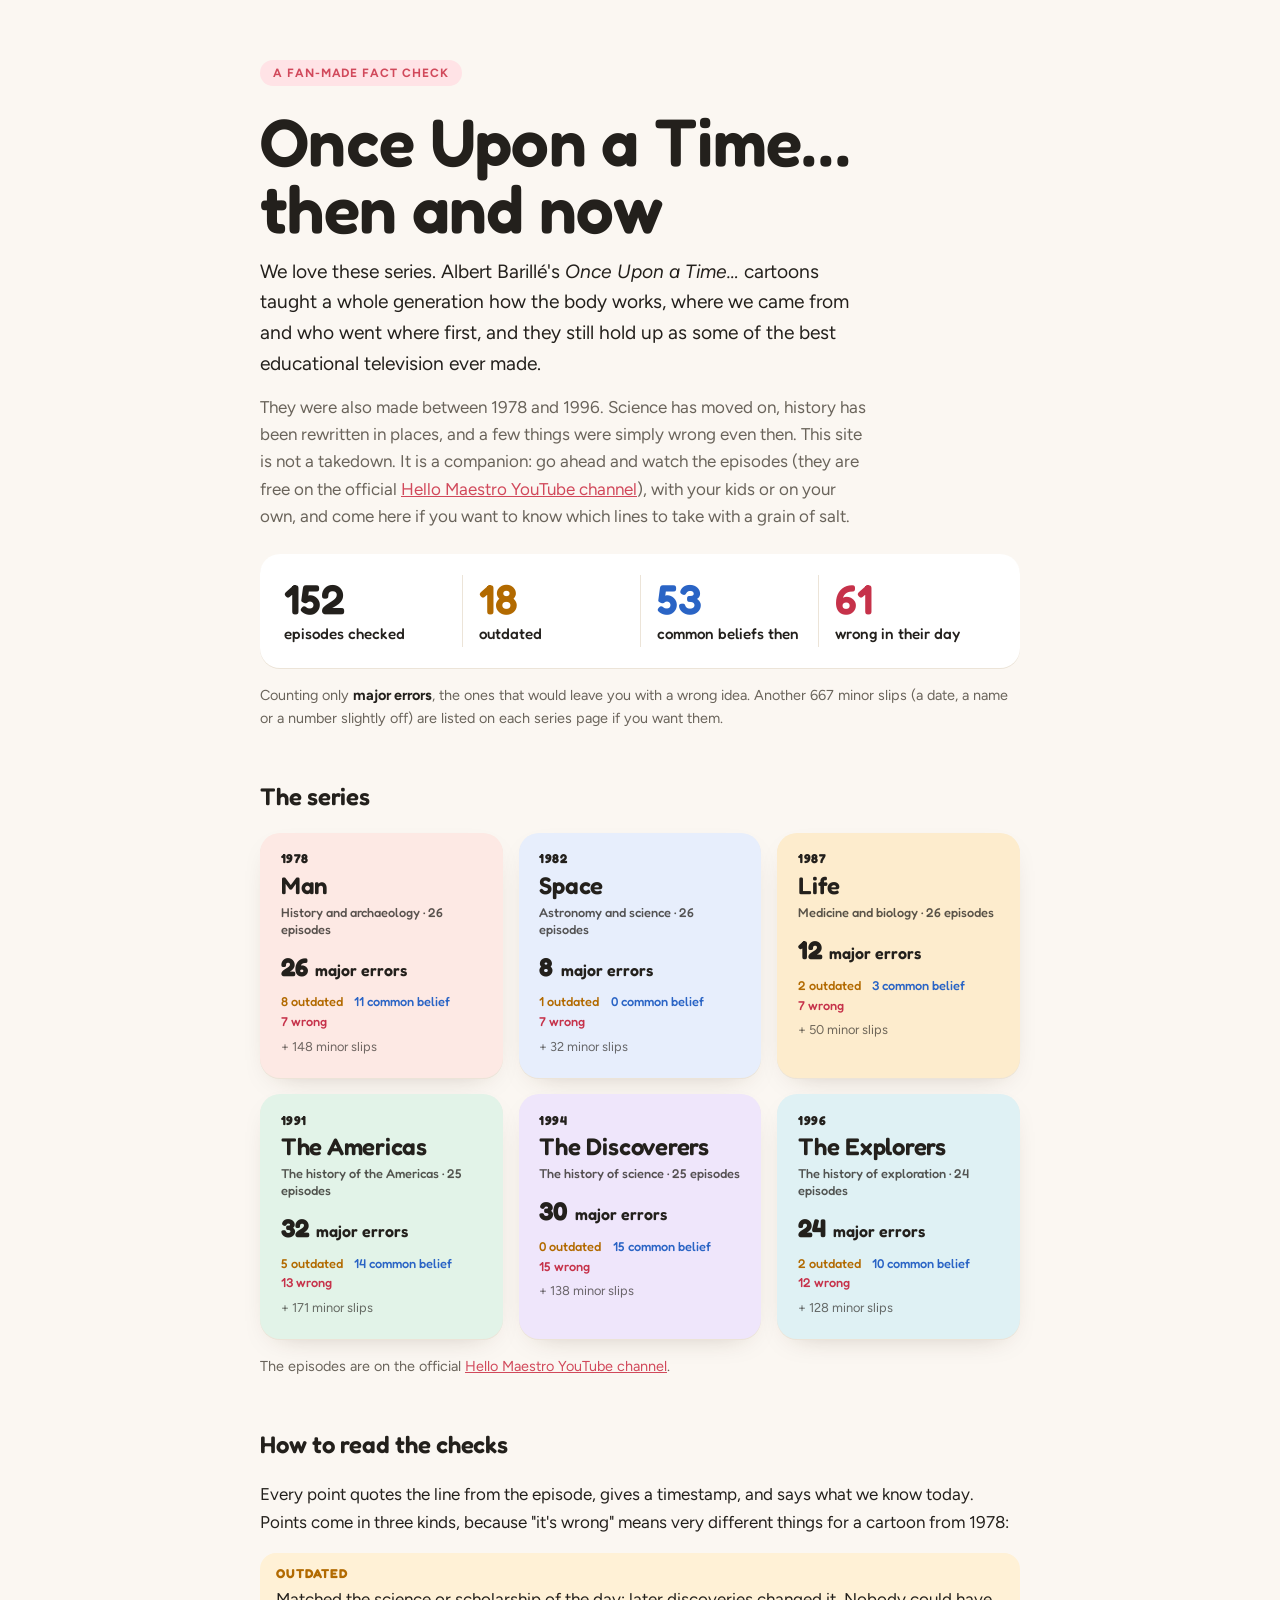
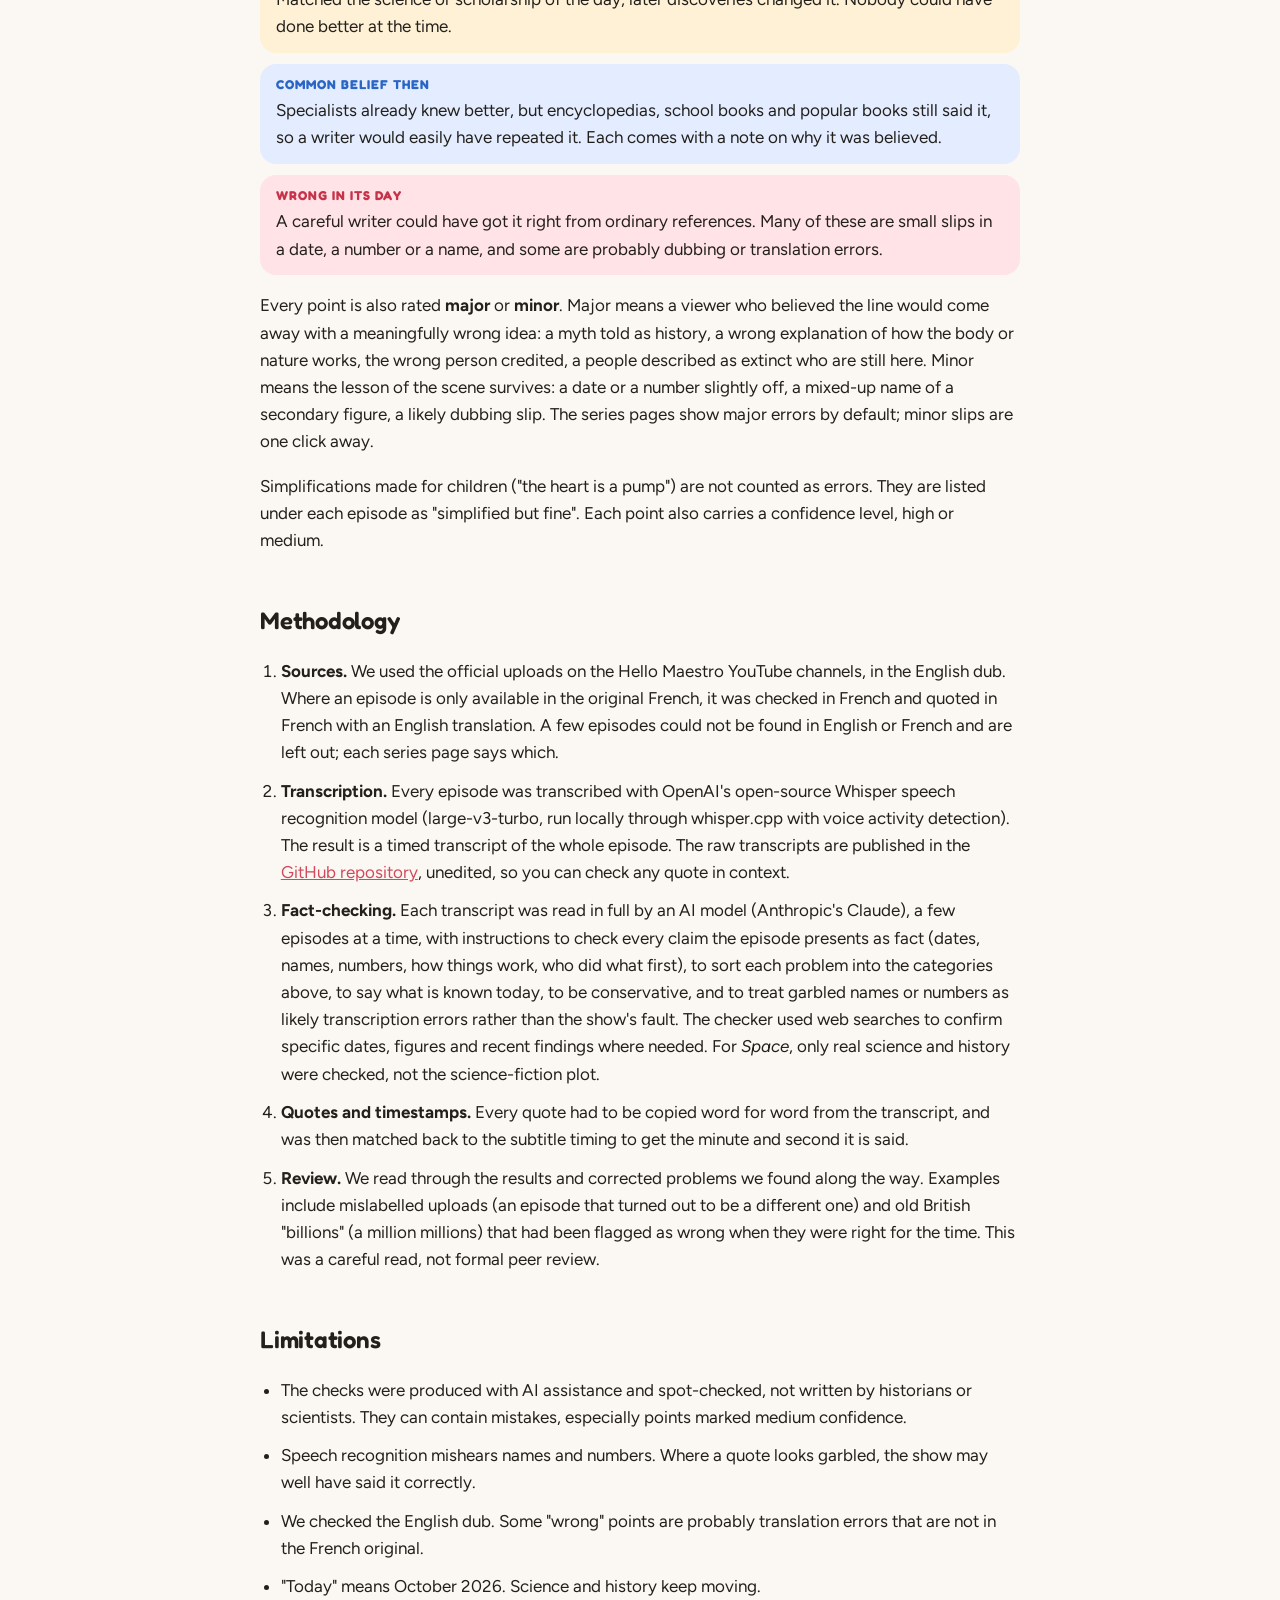
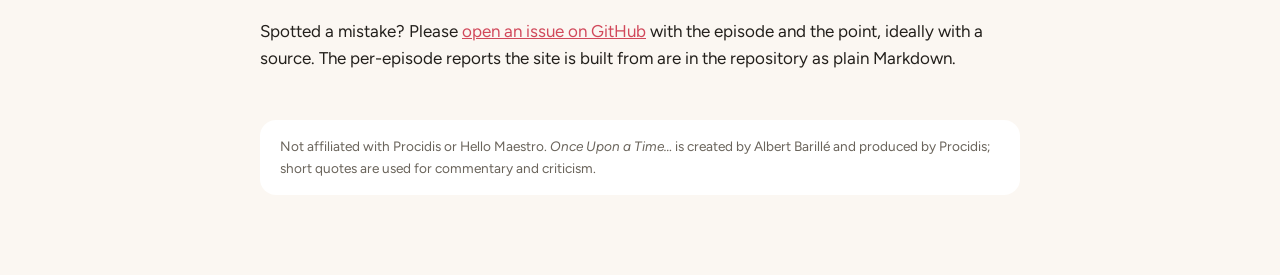
==== commit c3b3f33e: "Rate every point major or minor; show major errors by default Co-Authored-By: Claude Opus 5.5 (1M co" ====
--- a/docs/index.html
+++ b/docs/index.html
@@ -11,38 +11,51 @@
   <h1>Once Upon a Time… then and now</h1>
   <p class="lede big">We love these series. Albert Barillé's <em>Once Upon a Time…</em> cartoons taught a whole generation how the body works, where we came from and who went where first, and they still hold up as some of the best educational television ever made.</p>
   <p class="lede">They were also made between 1978 and 1996. Science has moved on, history has been rewritten in places, and a few things were simply wrong even then. This site is not a takedown. It is a companion: go ahead and watch the episodes (they are free on the official <a href="https://www.youtube.com/@onceuponatimechannel">Hello Maestro YouTube channel</a>), with your kids or on your own, and come here if you want to know which lines to take with a grain of salt.</p>
-  <div class="tally"><span><b>152</b>episodes checked</span><span class="o"><b>102</b>outdated</span><span class="c"><b>213</b>common beliefs then</span><span class="w"><b>484</b>wrong in their day</span></div>
+  <div class="tally"><span><b>152</b>episodes checked</span><span class="o"><b>18</b>outdated</span><span class="c"><b>53</b>common beliefs then</span><span class="w"><b>61</b>wrong in their day</span></div>
+  <p class="key">Counting only <strong>major errors</strong>, the ones that would leave you with a wrong idea. Another 667 minor slips (a date, a name or a number slightly off) are listed on each series page if you want them.</p>
   <h2 class="sec">The series</h2>
   <div class="cards"><a class="card" href="man.html">
   <span class="card-year">1978</span>
   <h3>Man</h3>
   <span class="card-topic">History and archaeology · 26 episodes</span>
-  <span class="card-n"><span class="o">41 outdated</span><span class="c">38 common belief</span><span class="w">95 wrong</span></span>
+  <span class="card-major"><b>26</b> major errors</span>
+  <span class="card-n"><span class="o">8 outdated</span><span class="c">11 common belief</span><span class="w">7 wrong</span></span>
+  <span class="card-minor">+ 148 minor slips</span>
 </a><a class="card" href="space.html">
   <span class="card-year">1982</span>
   <h3>Space</h3>
   <span class="card-topic">Astronomy and science · 26 episodes</span>
-  <span class="card-n"><span class="o">6 outdated</span><span class="c">10 common belief</span><span class="w">24 wrong</span></span>
+  <span class="card-major"><b>8</b> major errors</span>
+  <span class="card-n"><span class="o">1 outdated</span><span class="c">0 common belief</span><span class="w">7 wrong</span></span>
+  <span class="card-minor">+ 32 minor slips</span>
 </a><a class="card" href="life.html">
   <span class="card-year">1987</span>
   <h3>Life</h3>
   <span class="card-topic">Medicine and biology · 26 episodes</span>
-  <span class="card-n"><span class="o">17 outdated</span><span class="c">11 common belief</span><span class="w">34 wrong</span></span>
+  <span class="card-major"><b>12</b> major errors</span>
+  <span class="card-n"><span class="o">2 outdated</span><span class="c">3 common belief</span><span class="w">7 wrong</span></span>
+  <span class="card-minor">+ 50 minor slips</span>
 </a><a class="card" href="americas.html">
   <span class="card-year">1991</span>
   <h3>The Americas</h3>
   <span class="card-topic">The history of the Americas · 25 episodes</span>
-  <span class="card-n"><span class="o">24 outdated</span><span class="c">49 common belief</span><span class="w">130 wrong</span></span>
+  <span class="card-major"><b>32</b> major errors</span>
+  <span class="card-n"><span class="o">5 outdated</span><span class="c">14 common belief</span><span class="w">13 wrong</span></span>
+  <span class="card-minor">+ 171 minor slips</span>
 </a><a class="card" href="discoverers.html">
   <span class="card-year">1994</span>
   <h3>The Discoverers</h3>
   <span class="card-topic">The history of science · 25 episodes</span>
-  <span class="card-n"><span class="o">4 outdated</span><span class="c">67 common belief</span><span class="w">97 wrong</span></span>
+  <span class="card-major"><b>30</b> major errors</span>
+  <span class="card-n"><span class="o">0 outdated</span><span class="c">15 common belief</span><span class="w">15 wrong</span></span>
+  <span class="card-minor">+ 138 minor slips</span>
 </a><a class="card" href="explorers.html">
   <span class="card-year">1996</span>
   <h3>The Explorers</h3>
   <span class="card-topic">The history of exploration · 24 episodes</span>
-  <span class="card-n"><span class="o">10 outdated</span><span class="c">38 common belief</span><span class="w">104 wrong</span></span>
+  <span class="card-major"><b>24</b> major errors</span>
+  <span class="card-n"><span class="o">2 outdated</span><span class="c">10 common belief</span><span class="w">12 wrong</span></span>
+  <span class="card-minor">+ 128 minor slips</span>
 </a></div>
   <p class="key">The episodes are on the official <a href="https://www.youtube.com/@onceuponatimechannel">Hello Maestro YouTube channel</a>.</p>
 
@@ -53,6 +66,7 @@
     <div class="common"><dt>Common belief then</dt><dd>Specialists already knew better, but encyclopedias, school books and popular books still said it, so a writer would easily have repeated it. Each comes with a note on why it was believed.</dd></div>
     <div class="wrong"><dt>Wrong in its day</dt><dd>A careful writer could have got it right from ordinary references. Many of these are small slips in a date, a number or a name, and some are probably dubbing or translation errors.</dd></div>
   </dl>
+  <p>Every point is also rated <strong>major</strong> or <strong>minor</strong>. Major means a viewer who believed the line would come away with a meaningfully wrong idea: a myth told as history, a wrong explanation of how the body or nature works, the wrong person credited, a people described as extinct who are still here. Minor means the lesson of the scene survives: a date or a number slightly off, a mixed-up name of a secondary figure, a likely dubbing slip. The series pages show major errors by default; minor slips are one click away.</p>
   <p>Simplifications made for children ("the heart is a pump") are not counted as errors. They are listed under each episode as "simplified but fine". Each point also carries a confidence level, high or medium.</p>
 
   <h2 class="sec" id="method">Methodology</h2>
--- a/docs/style.css
+++ b/docs/style.css
@@ -121,3 +121,15 @@
 .card h3, .card-year, .card-topic { color: var(--fg) } .card-topic { opacity: .75 }
 .index a { background: var(--surface) } .index a:hover { background: var(--bg) }
 footer { border-top: 0; background: var(--surface); border-radius: 16px; padding: 1rem 1.25rem }
+/* major/minor: minor slips are hidden until the reader asks for them */
+body:not([data-minor="show"]) .claim.minor { display: none }
+body[data-minor="show"] .if-hidden { display: none }
+body[data-minor="show"] section.ep.no-major .clean { display: none }
+.sev { font: 600 .7rem/1 var(--body); letter-spacing: .06em; text-transform: uppercase; color: var(--muted); border: 1px solid var(--line); border-radius: 99px; padding: .3rem .6rem }
+.claim.minor { box-shadow: none; background: transparent; border: 1px dashed var(--line) }
+.claim.minor blockquote { font-weight: 500 }
+.filters .minor-toggle { margin-left: auto; background: transparent; box-shadow: inset 0 0 0 1px var(--line) }
+.filters .minor-toggle[aria-pressed="true"] { background: var(--fg); color: var(--bg) }
+.card-major { font: 600 1rem/1.2 var(--display); margin-top: .5rem } .card-major b { font-size: 1.6rem; margin-right: .2rem }
+.card-minor { font-size: .8rem; color: var(--fg); opacity: .65 }
+@media (max-width: 40rem) { .filters .minor-toggle { margin-left: 0 } }
